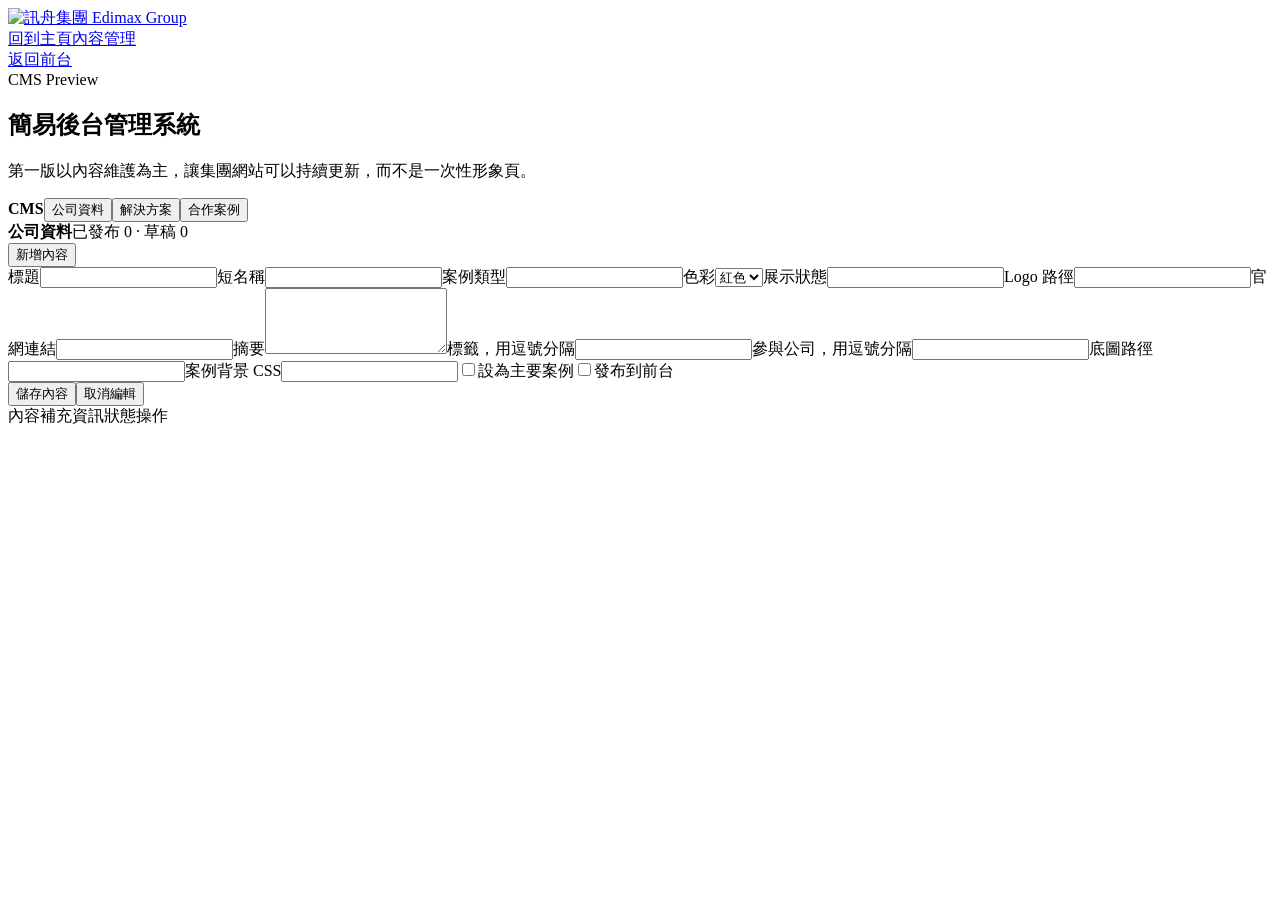
==== admin.html @ c45f66cc "Deploy CMS admin page" ====
<!doctype html><html lang="zh-Hant"><head><meta charset="UTF-8"/><meta name="viewport" content="width=device-width,initial-scale=1.0"/><title>Edimax Group | 後台管理系統</title><link rel="preconnect" href="https://fonts.googleapis.com"/><link rel="preconnect" href="https://fonts.gstatic.com" crossorigin/><link href="https://fonts.googleapis.com/css2?family=Inter:wght@400;500;600;700;800&family=Noto+Sans+TC:wght@400;500;600;700;800&display=swap" rel="stylesheet"/><link rel="stylesheet" href="styles.css"/></head><body><header class="site-header"><a class="brand" href="index.html" aria-label="返回集團網站"><img src="logo/group logo.png" alt="訊舟集團 Edimax Group"/></a><nav class="main-nav" aria-label="後台導覽"><a href="index.html#matrix">回到主頁</a><a href="#admin">內容管理</a></nav><a class="header-action" href="index.html">返回前台</a></header><main><section id="admin" class="section admin-section"><div class="section-heading compact"><span class="eyebrow">CMS Preview</span><h2>簡易後台管理系統</h2><p>第一版以內容維護為主，讓集團網站可以持續更新，而不是一次性形象頁。</p></div><div class="admin-shell"><aside class="admin-menu" aria-label="內容分類"><strong>CMS</strong><button class="active" type="button" data-collection="companies">公司資料</button><button type="button" data-collection="solutions">解決方案</button><button type="button" data-collection="cases">合作案例</button></aside><div class="admin-main"><div class="admin-topbar"><div><strong id="adminTitle">公司資料</strong><span id="adminSummary">已發布 0 · 草稿 0</span></div><button id="newContentButton" type="button">新增內容</button></div><div class="admin-workspace"><form id="contentForm" class="admin-form"><input type="hidden" id="contentId"/><div class="form-grid"><label><span>標題</span><input id="titleInput" type="text" required/></label><label data-field="shortName"><span>短名稱</span><input id="shortNameInput" type="text"/></label><label data-field="type"><span>案例類型</span><input id="typeInput" type="text"/></label><label data-field="accent"><span>色彩</span><select id="accentInput"><option value="red">紅色</option><option value="blue">藍色</option><option value="green">綠色</option><option value="dark">深色</option></select></label><label data-field="displayStatus"><span>展示狀態</span><input id="displayStatusInput" type="text"/></label><label class="wide" data-field="logo"><span>Logo 路徑</span><input id="logoInput" type="text"/></label><label class="wide" data-field="url"><span>官網連結</span><input id="urlInput" type="url"/></label><label class="wide"><span>摘要</span><textarea id="summaryInput" rows="4" required></textarea></label><label class="wide" data-field="tags"><span>標籤，用逗號分隔</span><input id="tagsInput" type="text"/></label><label class="wide" data-field="participants"><span>參與公司，用逗號分隔</span><input id="participantsInput" type="text"/></label><label class="wide" data-field="image"><span>底圖路徑</span><input id="imageInput" type="text"/></label><label class="wide" data-field="background"><span>案例背景 CSS</span><input id="backgroundInput" type="text"/></label><label class="checkbox-line" data-field="featured"><input id="featuredInput" type="checkbox"/><span>設為主要案例</span></label><label class="checkbox-line"><input id="publishedInput" type="checkbox"/><span>發布到前台</span></label></div><div id="formMessage" class="form-message" aria-live="polite"></div><div class="form-actions"><button type="submit">儲存內容</button><button id="cancelEditButton" type="button" class="ghost-button">取消編輯</button></div></form><div class="admin-table" role="table" aria-label="後台內容列表"><div class="admin-row header" role="row"><span>內容</span><span>補充資訊</span><span>狀態</span><span>操作</span></div><div id="contentRows"></div></div></div></div></div></section></main><script src="cms-data.js"></script><script src="cms-store.js"></script><script src="admin-cms.js"></script></body></html>
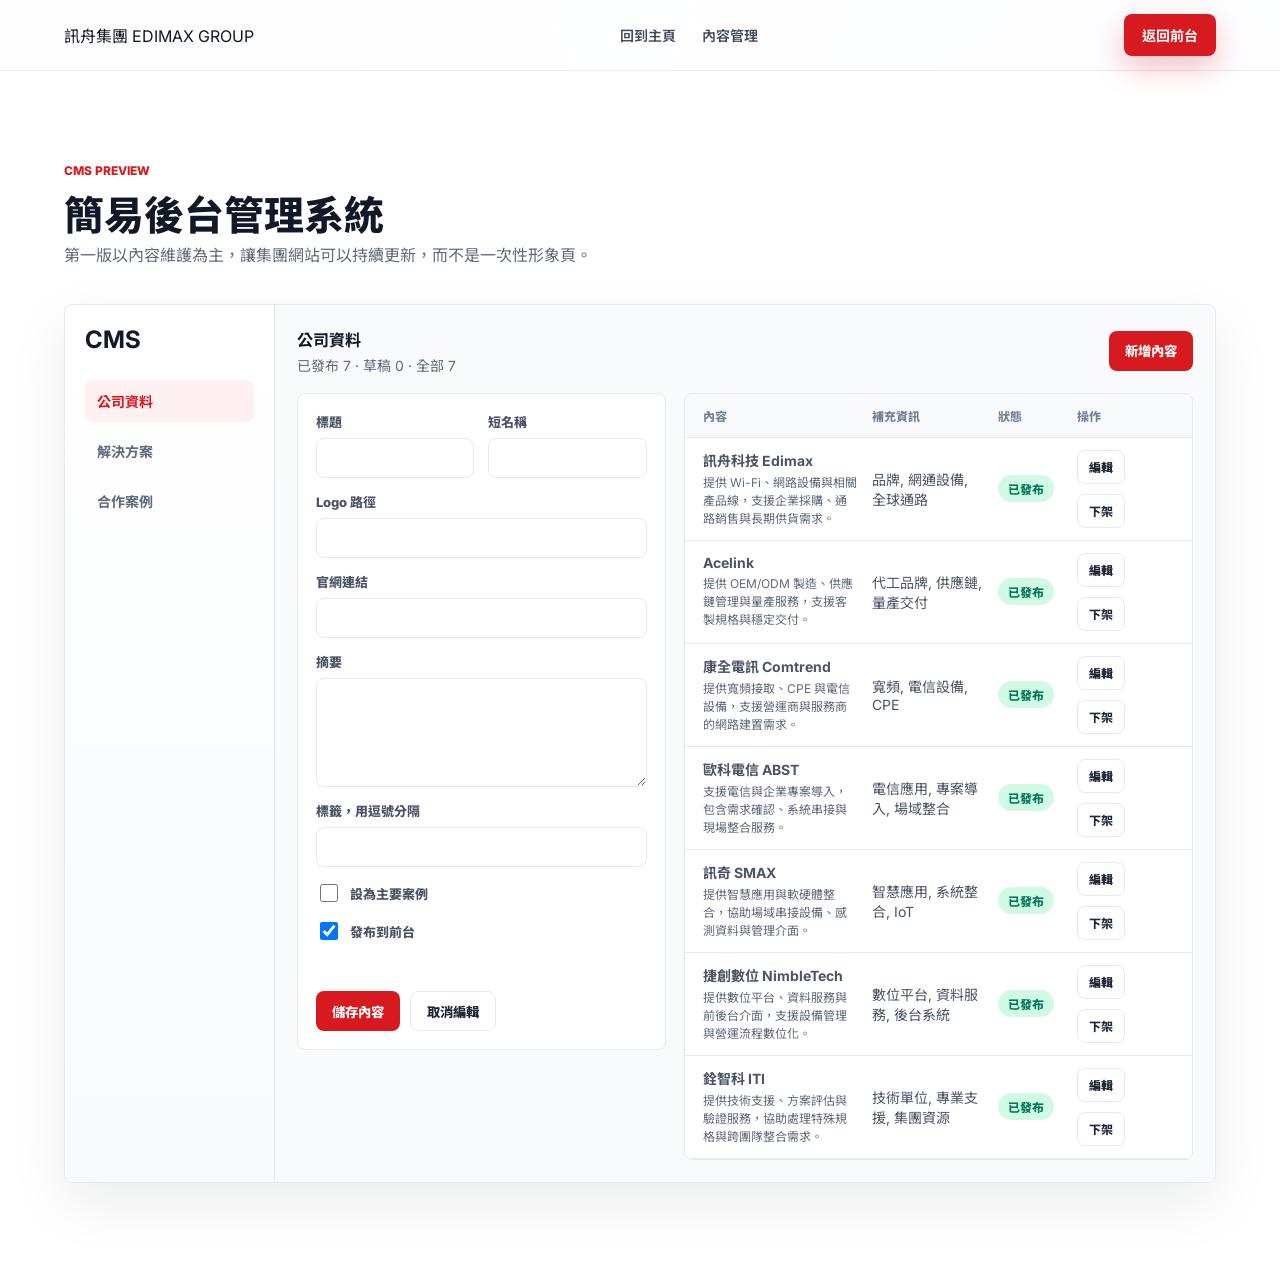
==== commit b0f269da: "Update admin header for static deployment" ====
--- a/admin.html
+++ b/admin.html
@@ -1 +1,137 @@
-<!doctype html><html lang="zh-Hant"><head><meta charset="UTF-8"/><meta name="viewport" content="width=device-width,initial-scale=1.0"/><title>Edimax Group | 後台管理系統</title><link rel="preconnect" href="https://fonts.googleapis.com"/><link rel="preconnect" href="https://fonts.gstatic.com" crossorigin/><link href="https://fonts.googleapis.com/css2?family=Inter:wght@400;500;600;700;800&family=Noto+Sans+TC:wght@400;500;600;700;800&display=swap" rel="stylesheet"/><link rel="stylesheet" href="styles.css"/></head><body><header class="site-header"><a class="brand" href="index.html" aria-label="返回集團網站"><img src="logo/group logo.png" alt="訊舟集團 Edimax Group"/></a><nav class="main-nav" aria-label="後台導覽"><a href="index.html#matrix">回到主頁</a><a href="#admin">內容管理</a></nav><a class="header-action" href="index.html">返回前台</a></header><main><section id="admin" class="section admin-section"><div class="section-heading compact"><span class="eyebrow">CMS Preview</span><h2>簡易後台管理系統</h2><p>第一版以內容維護為主，讓集團網站可以持續更新，而不是一次性形象頁。</p></div><div class="admin-shell"><aside class="admin-menu" aria-label="內容分類"><strong>CMS</strong><button class="active" type="button" data-collection="companies">公司資料</button><button type="button" data-collection="solutions">解決方案</button><button type="button" data-collection="cases">合作案例</button></aside><div class="admin-main"><div class="admin-topbar"><div><strong id="adminTitle">公司資料</strong><span id="adminSummary">已發布 0 · 草稿 0</span></div><button id="newContentButton" type="button">新增內容</button></div><div class="admin-workspace"><form id="contentForm" class="admin-form"><input type="hidden" id="contentId"/><div class="form-grid"><label><span>標題</span><input id="titleInput" type="text" required/></label><label data-field="shortName"><span>短名稱</span><input id="shortNameInput" type="text"/></label><label data-field="type"><span>案例類型</span><input id="typeInput" type="text"/></label><label data-field="accent"><span>色彩</span><select id="accentInput"><option value="red">紅色</option><option value="blue">藍色</option><option value="green">綠色</option><option value="dark">深色</option></select></label><label data-field="displayStatus"><span>展示狀態</span><input id="displayStatusInput" type="text"/></label><label class="wide" data-field="logo"><span>Logo 路徑</span><input id="logoInput" type="text"/></label><label class="wide" data-field="url"><span>官網連結</span><input id="urlInput" type="url"/></label><label class="wide"><span>摘要</span><textarea id="summaryInput" rows="4" required></textarea></label><label class="wide" data-field="tags"><span>標籤，用逗號分隔</span><input id="tagsInput" type="text"/></label><label class="wide" data-field="participants"><span>參與公司，用逗號分隔</span><input id="participantsInput" type="text"/></label><label class="wide" data-field="image"><span>底圖路徑</span><input id="imageInput" type="text"/></label><label class="wide" data-field="background"><span>案例背景 CSS</span><input id="backgroundInput" type="text"/></label><label class="checkbox-line" data-field="featured"><input id="featuredInput" type="checkbox"/><span>設為主要案例</span></label><label class="checkbox-line"><input id="publishedInput" type="checkbox"/><span>發布到前台</span></label></div><div id="formMessage" class="form-message" aria-live="polite"></div><div class="form-actions"><button type="submit">儲存內容</button><button id="cancelEditButton" type="button" class="ghost-button">取消編輯</button></div></form><div class="admin-table" role="table" aria-label="後台內容列表"><div class="admin-row header" role="row"><span>內容</span><span>補充資訊</span><span>狀態</span><span>操作</span></div><div id="contentRows"></div></div></div></div></div></section></main><script src="cms-data.js"></script><script src="cms-store.js"></script><script src="admin-cms.js"></script></body></html>
+<!doctype html>
+<html lang="zh-Hant">
+  <head>
+    <meta charset="UTF-8" />
+    <meta name="viewport" content="width=device-width, initial-scale=1.0" />
+    <title>Edimax Group | 後台管理系統</title>
+    <link rel="preconnect" href="https://fonts.googleapis.com" />
+    <link rel="preconnect" href="https://fonts.gstatic.com" crossorigin />
+    <link
+      href="https://fonts.googleapis.com/css2?family=Inter:wght@400;500;600;700;800&family=Noto+Sans+TC:wght@400;500;600;700;800&display=swap"
+      rel="stylesheet"
+    />
+    <link rel="stylesheet" href="styles.css" />
+  </head>
+  <body>
+    <header class="site-header">
+      <a class="brand" href="index.html" aria-label="返回集團網站">
+        <span class="brand-mark">訊舟集團</span>
+        <span class="brand-submark">EDIMAX GROUP</span>
+      </a>
+      <nav class="main-nav" aria-label="後台導覽">
+        <a href="index.html#matrix">回到主頁</a>
+        <a href="#admin">內容管理</a>
+      </nav>
+      <a class="header-action" href="index.html">返回前台</a>
+    </header>
+
+    <main>
+      <section id="admin" class="section admin-section">
+        <div class="section-heading compact">
+          <span class="eyebrow">CMS Preview</span>
+          <h2>簡易後台管理系統</h2>
+          <p>第一版以內容維護為主，讓集團網站可以持續更新，而不是一次性形象頁。</p>
+        </div>
+        <div class="admin-shell">
+          <aside class="admin-menu" aria-label="內容分類">
+            <strong>CMS</strong>
+            <button class="active" type="button" data-collection="companies">公司資料</button>
+            <button type="button" data-collection="solutions">解決方案</button>
+            <button type="button" data-collection="cases">合作案例</button>
+          </aside>
+          <div class="admin-main">
+            <div class="admin-topbar">
+              <div>
+                <strong id="adminTitle">公司資料</strong>
+                <span id="adminSummary">已發布 0 · 草稿 0</span>
+              </div>
+              <button id="newContentButton" type="button">新增內容</button>
+            </div>
+            <div class="admin-workspace">
+              <form id="contentForm" class="admin-form">
+                <input type="hidden" id="contentId" />
+                <div class="form-grid">
+                  <label>
+                    <span>標題</span>
+                    <input id="titleInput" type="text" required />
+                  </label>
+                  <label data-field="shortName">
+                    <span>短名稱</span>
+                    <input id="shortNameInput" type="text" />
+                  </label>
+                  <label data-field="type">
+                    <span>案例類型</span>
+                    <input id="typeInput" type="text" />
+                  </label>
+                  <label data-field="accent">
+                    <span>色彩</span>
+                    <select id="accentInput">
+                      <option value="red">紅色</option>
+                      <option value="blue">藍色</option>
+                      <option value="green">綠色</option>
+                      <option value="dark">深色</option>
+                    </select>
+                  </label>
+                  <label data-field="displayStatus">
+                    <span>展示狀態</span>
+                    <input id="displayStatusInput" type="text" />
+                  </label>
+                  <label class="wide" data-field="logo">
+                    <span>Logo 路徑</span>
+                    <input id="logoInput" type="text" />
+                  </label>
+                  <label class="wide" data-field="url">
+                    <span>官網連結</span>
+                    <input id="urlInput" type="url" />
+                  </label>
+                  <label class="wide">
+                    <span>摘要</span>
+                    <textarea id="summaryInput" rows="4" required></textarea>
+                  </label>
+                  <label class="wide" data-field="tags">
+                    <span>標籤，用逗號分隔</span>
+                    <input id="tagsInput" type="text" />
+                  </label>
+                  <label class="wide" data-field="participants">
+                    <span>參與公司，用逗號分隔</span>
+                    <input id="participantsInput" type="text" />
+                  </label>
+                  <label class="wide" data-field="image">
+                    <span>底圖路徑</span>
+                    <input id="imageInput" type="text" />
+                  </label>
+                  <label class="wide" data-field="background">
+                    <span>案例背景 CSS</span>
+                    <input id="backgroundInput" type="text" />
+                  </label>
+                  <label class="checkbox-line" data-field="featured">
+                    <input id="featuredInput" type="checkbox" />
+                    <span>設為主要案例</span>
+                  </label>
+                  <label class="checkbox-line">
+                    <input id="publishedInput" type="checkbox" />
+                    <span>發布到前台</span>
+                  </label>
+                </div>
+                <div id="formMessage" class="form-message" aria-live="polite"></div>
+                <div class="form-actions">
+                  <button type="submit">儲存內容</button>
+                  <button id="cancelEditButton" type="button" class="ghost-button">取消編輯</button>
+                </div>
+              </form>
+              <div class="admin-table" role="table" aria-label="後台內容列表">
+                <div class="admin-row header" role="row">
+                  <span>內容</span><span>補充資訊</span><span>狀態</span><span>操作</span>
+                </div>
+                <div id="contentRows"></div>
+              </div>
+            </div>
+          </div>
+        </div>
+      </section>
+    </main>
+    <script src="cms-data.js"></script>
+    <script src="cms-store.js"></script>
+    <script src="admin-cms.js"></script>
+  </body>
+</html>
--- a/styles.css
+++ b/styles.css
@@ -0,0 +1 @@
+:root{--brand-red:#d71920;--brand-red-dark:#a40f18;--ink:#111827;--muted:#5f6b7a;--line:#e5e9f0;--soft:#f5f7fa;--blue:#1d4ed8;--green:#10b981;--panel:#fff;--deep:#1f2937;--shadow:0 20px 60px rgba(17,24,39,.08);--grid-line:rgba(29,78,216,.055);--hero-image:linear-gradient(135deg,#eff6ff,#fff)}*{box-sizing:border-box}html{scroll-behavior:smooth}body{margin:0;color:var(--ink);background:linear-gradient(var(--grid-line) 1px,transparent 1px),linear-gradient(90deg,var(--grid-line) 1px,transparent 1px),radial-gradient(circle at 10% 10%,rgba(215,25,32,.08),transparent 30%),radial-gradient(circle at 88% 18%,rgba(29,78,216,.1),transparent 34%),#f7f9fc;background-size:42px 42px,42px 42px,auto,auto,auto;font-family:Inter,"Noto Sans TC",sans-serif;letter-spacing:0}a{color:inherit;text-decoration:none}.site-header{position:sticky;top:0;z-index:20;display:grid;grid-template-columns:auto 1fr auto;gap:28px;align-items:center;padding:14px clamp(20px,5vw,72px);border-bottom:1px solid rgba(229,233,240,.9);background:rgba(255,255,255,.88);backdrop-filter:blur(18px)}.brand img{display:block;width:180px;height:54px;object-fit:contain;object-position:left center}.main-nav{display:flex;justify-content:center;gap:26px;font-size:14px;font-weight:600;color:#3f4b5c}.main-nav a{padding:8px 0}.main-nav a:hover{color:var(--brand-red)}.header-action,.primary-button,.secondary-button{display:inline-flex;align-items:center;justify-content:center;min-height:42px;padding:0 18px;border-radius:8px;font-weight:700;font-size:14px;white-space:nowrap}.header-action,.primary-button{color:#fff;background:var(--brand-red);box-shadow:0 12px 30px rgba(215,25,32,.26)}.secondary-button{color:var(--deep);border:1px solid var(--line);background:#fff}.secret-admin-link{position:fixed;right:14px;bottom:14px;z-index:30;width:10px;height:10px;border-radius:50%;background:rgba(95,107,122,.24);opacity:.45}.secret-admin-link:hover,.secret-admin-link:focus-visible{background:var(--brand-red);opacity:1;transform:scale(1.7)}.hero{position:relative;isolation:isolate;overflow:hidden;display:grid;grid-template-columns:minmax(0,1fr);align-items:center;min-height:calc(92vh - 84px);padding:clamp(50px,7vw,88px) clamp(20px,5vw,72px) 48px;background:linear-gradient(90deg,rgba(247,250,255,.98) 0%,rgba(247,250,255,.94) 46%,rgba(247,250,255,.78) 72%,rgba(247,250,255,.66) 100%),linear-gradient(180deg,rgba(255,255,255,.84) 0%,rgba(238,246,255,.78) 100%),var(--hero-image);background-position:center;background-size:cover}.hero-copy{max-width:760px}.eyebrow{display:inline-flex;margin-bottom:14px;color:var(--brand-red);font-size:12px;font-weight:800;text-transform:uppercase}h1,h2,h3,p{margin-top:0}h1{max-width:760px;margin-bottom:20px;font-size:clamp(36px,4.8vw,58px);line-height:1.16;font-weight:800}.hero p{max-width:660px;margin-bottom:28px;color:var(--muted);font-size:18px;line-height:1.78}.hero-actions{display:flex;flex-wrap:wrap;gap:12px}.section{padding:88px clamp(20px,5vw,72px)}.section.muted{background:linear-gradient(135deg,rgba(255,255,255,.72),rgba(238,244,255,.8)),var(--soft)}.section-heading{margin-bottom:34px}.section-heading.compact{max-width:760px}.section-heading h2{margin-bottom:0;font-size:clamp(28px,3.2vw,40px);line-height:1.22;font-weight:800}.section-heading p{margin-bottom:0;color:var(--muted);font-size:16px;line-height:1.8}.matrix-grid{display:grid;grid-template-columns:repeat(3,minmax(0,1fr));gap:16px}.company-card,.solution-card,.case-card{border:1px solid var(--line);border-radius:8px;background:var(--panel)}.company-card{min-height:265px;padding:24px}.company-index{display:block;margin-bottom:28px;color:var(--brand-red);font-weight:800}.company-card h3{margin-bottom:12px;font-size:22px}.company-card p{min-height:84px;color:var(--muted);line-height:1.7}.tag-row{display:flex;flex-wrap:wrap;gap:8px}.tag-row span{padding:6px 10px;border-radius:999px;color:#394457;background:#eef2f7;font-size:12px;font-weight:700}.solution-grid{display:grid;grid-template-columns:repeat(4,minmax(0,1fr));gap:16px;margin-top:32px}.solution-card{position:relative;isolation:isolate;overflow:hidden;min-height:300px;padding:24px;color:#fff;background:linear-gradient(180deg,rgba(8,13,22,.62),rgba(8,13,22,.84)),var(--solution-image,linear-gradient(135deg,#111827,#374151));background-position:center;background-size:cover;box-shadow:0 18px 44px rgba(17,24,39,.1)}.solution-card::after{position:absolute;inset:0;z-index:-1;background:linear-gradient(135deg,rgba(0,0,0,.36),transparent 58%);content:""}.solution-card>*{position:relative;z-index:1}.solution-icon{display:inline-flex;align-items:center;justify-content:center;width:44px;height:44px;margin-bottom:32px;border-radius:8px;color:#fff;background:var(--brand-red);font-weight:800}.solution-icon.blue{background:var(--blue)}.solution-icon.green{background:var(--green)}.solution-icon.dark{background:var(--deep)}.solution-card h3{min-height:58px;margin-bottom:12px;font-size:21px;line-height:1.35}.solution-card p{color:rgba(255,255,255,.82);line-height:1.75}.participants{margin-top:20px;padding-top:16px;border-top:1px solid rgba(255,255,255,.22);color:#fff;font-size:13px;font-weight:800}.case-layout{display:grid;grid-template-columns:1.2fr .8fr;gap:16px;margin-top:32px}.case-card{position:relative;overflow:hidden;min-height:220px;padding:24px;background:#fff}.case-card.large{min-height:360px;border-color:rgba(29,78,216,.16)}.case-with-bg::before{position:absolute;inset:0;background:linear-gradient(135deg,rgba(255,255,255,.9),rgba(255,255,255,.76)),var(--case-image,linear-gradient(135deg,#fff,#eef4ff));background-position:center;background-size:cover;content:""}.case-with-bg::after{position:absolute;inset:0;background:radial-gradient(circle at 90% 12%,rgba(29,78,216,.12),transparent 30%),radial-gradient(circle at 8% 100%,rgba(215,25,32,.08),transparent 34%);content:""}.case-content{position:relative;z-index:1}.case-type{display:inline-flex;margin-bottom:36px;color:var(--brand-red);font-size:13px;font-weight:800}.case-card h3{margin-bottom:14px;font-size:24px;line-height:1.28}.case-card p,.large .case-meta{color:var(--muted);line-height:1.8}.case-meta{display:grid;gap:8px;margin-top:56px;font-size:14px;font-weight:700}.case-stack{display:grid;gap:16px}.company-links{display:grid;grid-template-columns:repeat(4,minmax(0,1fr));gap:12px;margin-top:30px}.company-links>a,.company-links>span{display:flex;flex-direction:column;align-items:center;justify-content:center;gap:12px;min-height:132px;padding:18px 12px;border:1px solid var(--line);border-radius:8px;background:#fff}.company-links a:hover{border-color:rgba(215,25,32,.35);box-shadow:0 16px 42px rgba(17,24,39,.08)}.company-links small{color:var(--muted);font-size:13px;font-weight:700;text-align:center}.brand-logo{display:block;width:min(180px,82%);height:48px;object-fit:contain}.logo-iti{height:56px}.admin-section{background:#fff}.admin-shell{display:grid;grid-template-columns:210px 1fr;overflow:hidden;margin-top:30px;border:1px solid var(--line);border-radius:8px;box-shadow:var(--shadow)}.admin-menu{display:grid;align-content:start;gap:8px;padding:20px;border-right:1px solid var(--line);background:linear-gradient(180deg,#fff,#f8fafc)}.admin-menu strong{margin-bottom:18px;font-size:24px}.admin-menu button{padding:11px 12px;border:0;border-radius:8px;color:#5f6b7a;background:transparent;font-family:inherit;font-size:14px;font-weight:700;text-align:left;cursor:pointer}.admin-menu button.active{color:var(--brand-red);background:#fff1f2}.admin-main{min-width:0;padding:22px;background:#f8fafc}.admin-topbar{display:flex;justify-content:space-between;gap:14px;align-items:center;margin-bottom:18px}.admin-topbar strong,.admin-topbar span{display:block}.admin-topbar span{margin-top:4px;color:var(--muted);font-size:14px}.admin-topbar button,.form-actions button,.row-actions button{min-height:40px;padding:0 16px;border:0;border-radius:8px;color:#fff;background:var(--brand-red);font-family:inherit;font-weight:800;cursor:pointer}.admin-workspace{display:grid;grid-template-columns:minmax(290px,.42fr) minmax(0,.58fr);gap:18px;align-items:start}.admin-form{padding:18px;border:1px solid var(--line);border-radius:8px;background:#fff}.form-grid{display:grid;grid-template-columns:repeat(2,minmax(0,1fr));gap:14px}.form-grid label{display:grid;gap:7px;color:#4b5565;font-size:13px;font-weight:800}.form-grid label[hidden]{display:none}.form-grid .wide{grid-column:1/-1}.form-grid input,.form-grid select,.form-grid textarea{width:100%;min-height:40px;padding:9px 11px;border:1px solid var(--line);border-radius:8px;color:var(--ink);background:#fff;font:inherit;font-size:14px}.form-grid textarea{resize:vertical;line-height:1.6}.checkbox-line{display:flex!important;grid-column:1/-1;align-items:center;gap:9px!important}.checkbox-line input{width:18px;min-height:18px}.form-message{min-height:22px;margin-top:12px;color:var(--muted);font-size:13px;font-weight:700}.form-message[data-type=success]{color:#047857}.form-message[data-type=error]{color:var(--brand-red)}.form-actions,.row-actions{display:flex;flex-wrap:wrap;gap:10px;margin-top:14px}.form-actions .ghost-button,.row-actions button{color:var(--deep);border:1px solid var(--line);background:#fff}.admin-table{overflow:hidden;border:1px solid var(--line);border-radius:8px;background:#fff}.admin-row{display:grid;grid-template-columns:1.25fr .9fr .52fr .78fr;gap:14px;align-items:center;min-height:64px;padding:12px 18px;border-bottom:1px solid var(--line);color:#4b5565;font-size:14px}.admin-row strong,.admin-row small{display:block}.admin-row small{overflow:hidden;margin-top:4px;color:var(--muted);font-size:12px;line-height:1.5}.admin-row.header{min-height:44px;color:#748094;background:#f8fafc;font-size:12px;font-weight:800}.status{display:inline-flex;justify-content:center;width:fit-content;padding:5px 10px;border-radius:999px;font-size:12px;font-weight:800}.status.published{color:#047857;background:#d1fae5}.status.draft{color:#92400e;background:#fef3c7}.row-actions{margin-top:0}.row-actions button{min-height:34px;padding:0 11px;font-size:12px}.empty-state{padding:24px;border:1px dashed var(--line);border-radius:8px;color:var(--muted);background:#fff;font-weight:700}.contact-band{display:flex;justify-content:space-between;gap:24px;align-items:center;padding:54px clamp(20px,5vw,72px);border-top:1px solid var(--line);background:linear-gradient(135deg,#fff,#eef4ff)}.contact-band h2{max-width:780px;margin-bottom:0;font-size:clamp(26px,3.2vw,38px);line-height:1.25}@media(max-width:1100px){.site-header{grid-template-columns:1fr auto}.main-nav{display:none}.hero,.case-layout{grid-template-columns:1fr}.solution-grid,.matrix-grid{grid-template-columns:repeat(2,minmax(0,1fr))}.company-links{grid-template-columns:repeat(2,minmax(0,1fr))}}@media(max-width:720px){.site-header{position:static;padding:12px 16px}.brand img{width:148px;height:45px}.header-action{min-height:38px;padding:0 12px;font-size:12px}.hero{min-height:auto;padding:44px 16px 34px}h1{font-size:34px}.hero p{font-size:16px}.solution-grid,.matrix-grid,.company-links,.admin-shell,.admin-row,.admin-workspace,.form-grid{grid-template-columns:1fr}.company-card,.solution-card{min-height:auto}.section{padding:62px 16px}.company-card p,.solution-card h3{min-height:0}.admin-menu{grid-template-columns:repeat(2,minmax(0,1fr))}.admin-menu strong{grid-column:1/-1}.admin-row{align-items:start;padding:14px}.admin-row.header{display:none}.contact-band{display:grid;padding:44px 16px}}
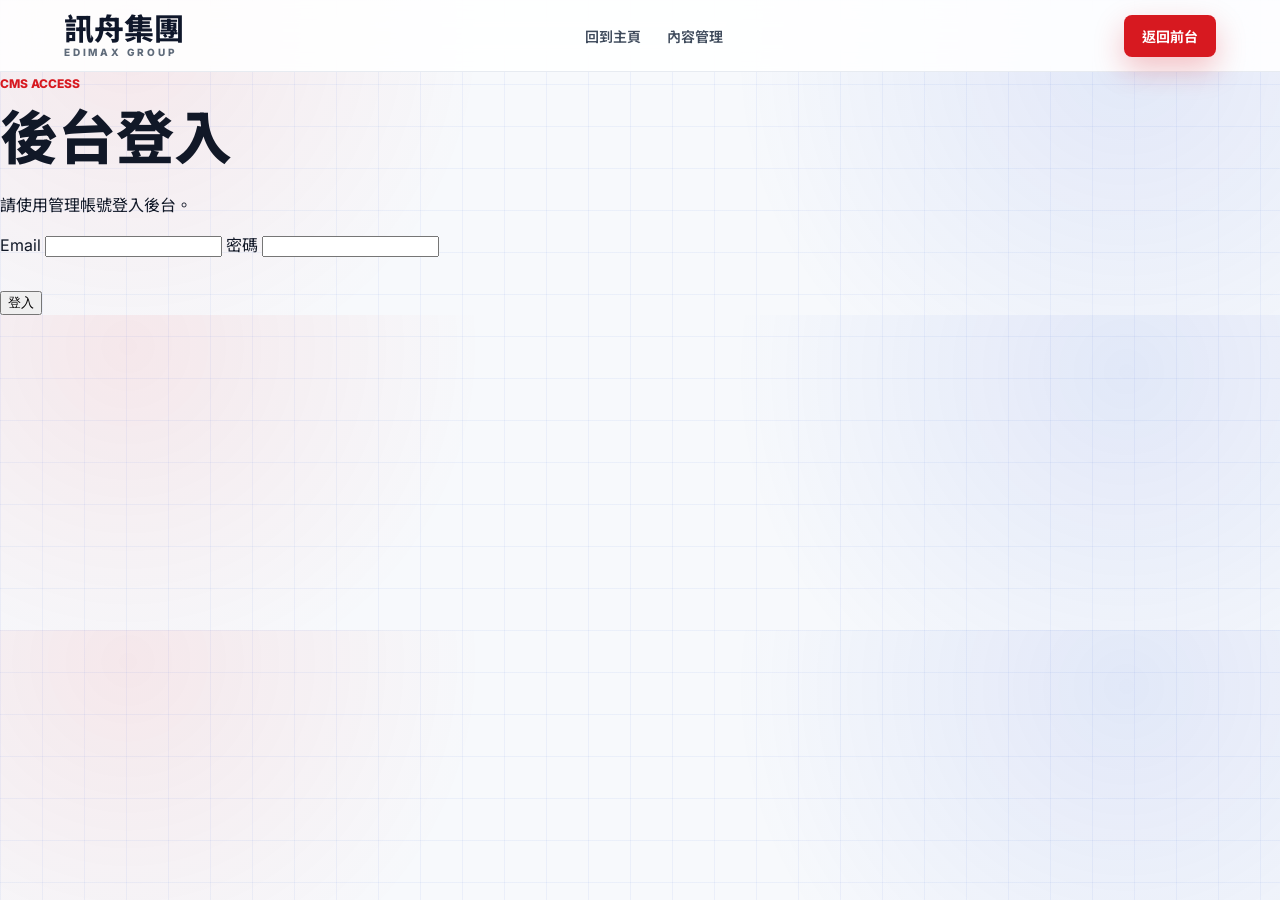
==== commit be55c80b: "Add CMS login gate and contact email management UI" ====
--- a/admin.html
+++ b/admin.html
@@ -26,6 +26,29 @@
     </header>
 
     <main>
+      <section id="authGate" class="auth-section">
+        <form id="authForm" class="auth-card">
+          <span class="eyebrow">CMS Access</span>
+          <h1 id="authTitle">後台登入</h1>
+          <p id="authDescription">請使用管理帳號登入後台。</p>
+          <label id="authNameField" hidden>
+            <span>管理員名稱</span>
+            <input id="authNameInput" type="text" autocomplete="name" />
+          </label>
+          <label>
+            <span>Email</span>
+            <input id="authEmailInput" type="email" autocomplete="username" required />
+          </label>
+          <label>
+            <span>密碼</span>
+            <input id="authPasswordInput" type="password" autocomplete="current-password" minlength="8" required />
+          </label>
+          <div id="authMessage" class="form-message" aria-live="polite"></div>
+          <button id="authSubmitButton" type="submit">登入</button>
+        </form>
+      </section>
+
+      <section id="adminApp" hidden>
       <section id="admin" class="section admin-section">
         <div class="section-heading compact">
           <span class="eyebrow">CMS Preview</span>
@@ -38,6 +61,7 @@
             <button class="active" type="button" data-collection="companies">公司資料</button>
             <button type="button" data-collection="solutions">解決方案</button>
             <button type="button" data-collection="cases">合作案例</button>
+            <button type="button" data-collection="contacts">聯絡我們</button>
           </aside>
           <div class="admin-main">
             <div class="admin-topbar">
@@ -45,7 +69,12 @@
                 <strong id="adminTitle">公司資料</strong>
                 <span id="adminSummary">已發布 0 · 草稿 0</span>
               </div>
-              <button id="newContentButton" type="button">新增內容</button>
+              <div class="admin-account-actions">
+                <span id="currentUserLabel"></span>
+                <button id="manageUsersButton" type="button" class="ghost-button">帳號管理</button>
+                <button id="logoutButton" type="button" class="ghost-button">登出</button>
+                <button id="newContentButton" type="button">新增內容</button>
+              </div>
             </div>
             <div class="admin-workspace">
               <form id="contentForm" class="admin-form">
@@ -76,6 +105,14 @@
                     <span>展示狀態</span>
                     <input id="displayStatusInput" type="text" />
                   </label>
+                  <label data-field="email">
+                    <span>Email</span>
+                    <input id="emailInput" type="email" />
+                  </label>
+                  <label data-field="department">
+                    <span>部門／用途</span>
+                    <input id="departmentInput" type="text" />
+                  </label>
                   <label class="wide" data-field="logo">
                     <span>Logo 路徑</span>
                     <input id="logoInput" type="text" />
@@ -85,7 +122,7 @@
                     <input id="urlInput" type="url" />
                   </label>
                   <label class="wide">
-                    <span>摘要</span>
+                    <span id="summaryLabel">摘要</span>
                     <textarea id="summaryInput" rows="4" required></textarea>
                   </label>
                   <label class="wide" data-field="tags">
@@ -110,7 +147,7 @@
                   </label>
                   <label class="checkbox-line">
                     <input id="publishedInput" type="checkbox" />
-                    <span>發布到前台</span>
+                    <span id="publishedLabel">發布到前台</span>
                   </label>
                 </div>
                 <div id="formMessage" class="form-message" aria-live="polite"></div>
@@ -129,9 +166,46 @@
           </div>
         </div>
       </section>
+      </section>
+
+      <dialog id="accountDialog" class="account-dialog">
+        <div class="dialog-heading">
+          <div>
+            <span class="eyebrow">Access Control</span>
+            <h2>帳號與權限</h2>
+          </div>
+          <button id="closeAccountDialogButton" type="button" class="icon-button" aria-label="關閉">×</button>
+        </div>
+        <form id="accountForm" class="account-form">
+          <label>
+            <span>使用者名稱</span>
+            <input id="accountNameInput" type="text" required />
+          </label>
+          <label>
+            <span>Email</span>
+            <input id="accountEmailInput" type="email" required />
+          </label>
+          <label>
+            <span>密碼</span>
+            <input id="accountPasswordInput" type="password" minlength="8" required />
+          </label>
+          <label>
+            <span>角色</span>
+            <select id="accountRoleInput">
+              <option value="editor">編輯者</option>
+              <option value="admin">管理員</option>
+            </select>
+          </label>
+          <div id="accountMessage" class="form-message" aria-live="polite"></div>
+          <button type="submit">建立帳號</button>
+        </form>
+        <div id="accountRows" class="account-rows"></div>
+      </dialog>
     </main>
     <script src="cms-data.js"></script>
+    <script src="cms-contacts-data.js"></script>
     <script src="cms-store.js"></script>
+    <script src="admin-auth.js"></script>
     <script src="admin-cms.js"></script>
   </body>
 </html>
--- a/styles.css
+++ b/styles.css
@@ -1 +1,941 @@
-:root{--brand-red:#d71920;--brand-red-dark:#a40f18;--ink:#111827;--muted:#5f6b7a;--line:#e5e9f0;--soft:#f5f7fa;--blue:#1d4ed8;--green:#10b981;--panel:#fff;--deep:#1f2937;--shadow:0 20px 60px rgba(17,24,39,.08);--grid-line:rgba(29,78,216,.055);--hero-image:linear-gradient(135deg,#eff6ff,#fff)}*{box-sizing:border-box}html{scroll-behavior:smooth}body{margin:0;color:var(--ink);background:linear-gradient(var(--grid-line) 1px,transparent 1px),linear-gradient(90deg,var(--grid-line) 1px,transparent 1px),radial-gradient(circle at 10% 10%,rgba(215,25,32,.08),transparent 30%),radial-gradient(circle at 88% 18%,rgba(29,78,216,.1),transparent 34%),#f7f9fc;background-size:42px 42px,42px 42px,auto,auto,auto;font-family:Inter,"Noto Sans TC",sans-serif;letter-spacing:0}a{color:inherit;text-decoration:none}.site-header{position:sticky;top:0;z-index:20;display:grid;grid-template-columns:auto 1fr auto;gap:28px;align-items:center;padding:14px clamp(20px,5vw,72px);border-bottom:1px solid rgba(229,233,240,.9);background:rgba(255,255,255,.88);backdrop-filter:blur(18px)}.brand img{display:block;width:180px;height:54px;object-fit:contain;object-position:left center}.main-nav{display:flex;justify-content:center;gap:26px;font-size:14px;font-weight:600;color:#3f4b5c}.main-nav a{padding:8px 0}.main-nav a:hover{color:var(--brand-red)}.header-action,.primary-button,.secondary-button{display:inline-flex;align-items:center;justify-content:center;min-height:42px;padding:0 18px;border-radius:8px;font-weight:700;font-size:14px;white-space:nowrap}.header-action,.primary-button{color:#fff;background:var(--brand-red);box-shadow:0 12px 30px rgba(215,25,32,.26)}.secondary-button{color:var(--deep);border:1px solid var(--line);background:#fff}.secret-admin-link{position:fixed;right:14px;bottom:14px;z-index:30;width:10px;height:10px;border-radius:50%;background:rgba(95,107,122,.24);opacity:.45}.secret-admin-link:hover,.secret-admin-link:focus-visible{background:var(--brand-red);opacity:1;transform:scale(1.7)}.hero{position:relative;isolation:isolate;overflow:hidden;display:grid;grid-template-columns:minmax(0,1fr);align-items:center;min-height:calc(92vh - 84px);padding:clamp(50px,7vw,88px) clamp(20px,5vw,72px) 48px;background:linear-gradient(90deg,rgba(247,250,255,.98) 0%,rgba(247,250,255,.94) 46%,rgba(247,250,255,.78) 72%,rgba(247,250,255,.66) 100%),linear-gradient(180deg,rgba(255,255,255,.84) 0%,rgba(238,246,255,.78) 100%),var(--hero-image);background-position:center;background-size:cover}.hero-copy{max-width:760px}.eyebrow{display:inline-flex;margin-bottom:14px;color:var(--brand-red);font-size:12px;font-weight:800;text-transform:uppercase}h1,h2,h3,p{margin-top:0}h1{max-width:760px;margin-bottom:20px;font-size:clamp(36px,4.8vw,58px);line-height:1.16;font-weight:800}.hero p{max-width:660px;margin-bottom:28px;color:var(--muted);font-size:18px;line-height:1.78}.hero-actions{display:flex;flex-wrap:wrap;gap:12px}.section{padding:88px clamp(20px,5vw,72px)}.section.muted{background:linear-gradient(135deg,rgba(255,255,255,.72),rgba(238,244,255,.8)),var(--soft)}.section-heading{margin-bottom:34px}.section-heading.compact{max-width:760px}.section-heading h2{margin-bottom:0;font-size:clamp(28px,3.2vw,40px);line-height:1.22;font-weight:800}.section-heading p{margin-bottom:0;color:var(--muted);font-size:16px;line-height:1.8}.matrix-grid{display:grid;grid-template-columns:repeat(3,minmax(0,1fr));gap:16px}.company-card,.solution-card,.case-card{border:1px solid var(--line);border-radius:8px;background:var(--panel)}.company-card{min-height:265px;padding:24px}.company-index{display:block;margin-bottom:28px;color:var(--brand-red);font-weight:800}.company-card h3{margin-bottom:12px;font-size:22px}.company-card p{min-height:84px;color:var(--muted);line-height:1.7}.tag-row{display:flex;flex-wrap:wrap;gap:8px}.tag-row span{padding:6px 10px;border-radius:999px;color:#394457;background:#eef2f7;font-size:12px;font-weight:700}.solution-grid{display:grid;grid-template-columns:repeat(4,minmax(0,1fr));gap:16px;margin-top:32px}.solution-card{position:relative;isolation:isolate;overflow:hidden;min-height:300px;padding:24px;color:#fff;background:linear-gradient(180deg,rgba(8,13,22,.62),rgba(8,13,22,.84)),var(--solution-image,linear-gradient(135deg,#111827,#374151));background-position:center;background-size:cover;box-shadow:0 18px 44px rgba(17,24,39,.1)}.solution-card::after{position:absolute;inset:0;z-index:-1;background:linear-gradient(135deg,rgba(0,0,0,.36),transparent 58%);content:""}.solution-card>*{position:relative;z-index:1}.solution-icon{display:inline-flex;align-items:center;justify-content:center;width:44px;height:44px;margin-bottom:32px;border-radius:8px;color:#fff;background:var(--brand-red);font-weight:800}.solution-icon.blue{background:var(--blue)}.solution-icon.green{background:var(--green)}.solution-icon.dark{background:var(--deep)}.solution-card h3{min-height:58px;margin-bottom:12px;font-size:21px;line-height:1.35}.solution-card p{color:rgba(255,255,255,.82);line-height:1.75}.participants{margin-top:20px;padding-top:16px;border-top:1px solid rgba(255,255,255,.22);color:#fff;font-size:13px;font-weight:800}.case-layout{display:grid;grid-template-columns:1.2fr .8fr;gap:16px;margin-top:32px}.case-card{position:relative;overflow:hidden;min-height:220px;padding:24px;background:#fff}.case-card.large{min-height:360px;border-color:rgba(29,78,216,.16)}.case-with-bg::before{position:absolute;inset:0;background:linear-gradient(135deg,rgba(255,255,255,.9),rgba(255,255,255,.76)),var(--case-image,linear-gradient(135deg,#fff,#eef4ff));background-position:center;background-size:cover;content:""}.case-with-bg::after{position:absolute;inset:0;background:radial-gradient(circle at 90% 12%,rgba(29,78,216,.12),transparent 30%),radial-gradient(circle at 8% 100%,rgba(215,25,32,.08),transparent 34%);content:""}.case-content{position:relative;z-index:1}.case-type{display:inline-flex;margin-bottom:36px;color:var(--brand-red);font-size:13px;font-weight:800}.case-card h3{margin-bottom:14px;font-size:24px;line-height:1.28}.case-card p,.large .case-meta{color:var(--muted);line-height:1.8}.case-meta{display:grid;gap:8px;margin-top:56px;font-size:14px;font-weight:700}.case-stack{display:grid;gap:16px}.company-links{display:grid;grid-template-columns:repeat(4,minmax(0,1fr));gap:12px;margin-top:30px}.company-links>a,.company-links>span{display:flex;flex-direction:column;align-items:center;justify-content:center;gap:12px;min-height:132px;padding:18px 12px;border:1px solid var(--line);border-radius:8px;background:#fff}.company-links a:hover{border-color:rgba(215,25,32,.35);box-shadow:0 16px 42px rgba(17,24,39,.08)}.company-links small{color:var(--muted);font-size:13px;font-weight:700;text-align:center}.brand-logo{display:block;width:min(180px,82%);height:48px;object-fit:contain}.logo-iti{height:56px}.admin-section{background:#fff}.admin-shell{display:grid;grid-template-columns:210px 1fr;overflow:hidden;margin-top:30px;border:1px solid var(--line);border-radius:8px;box-shadow:var(--shadow)}.admin-menu{display:grid;align-content:start;gap:8px;padding:20px;border-right:1px solid var(--line);background:linear-gradient(180deg,#fff,#f8fafc)}.admin-menu strong{margin-bottom:18px;font-size:24px}.admin-menu button{padding:11px 12px;border:0;border-radius:8px;color:#5f6b7a;background:transparent;font-family:inherit;font-size:14px;font-weight:700;text-align:left;cursor:pointer}.admin-menu button.active{color:var(--brand-red);background:#fff1f2}.admin-main{min-width:0;padding:22px;background:#f8fafc}.admin-topbar{display:flex;justify-content:space-between;gap:14px;align-items:center;margin-bottom:18px}.admin-topbar strong,.admin-topbar span{display:block}.admin-topbar span{margin-top:4px;color:var(--muted);font-size:14px}.admin-topbar button,.form-actions button,.row-actions button{min-height:40px;padding:0 16px;border:0;border-radius:8px;color:#fff;background:var(--brand-red);font-family:inherit;font-weight:800;cursor:pointer}.admin-workspace{display:grid;grid-template-columns:minmax(290px,.42fr) minmax(0,.58fr);gap:18px;align-items:start}.admin-form{padding:18px;border:1px solid var(--line);border-radius:8px;background:#fff}.form-grid{display:grid;grid-template-columns:repeat(2,minmax(0,1fr));gap:14px}.form-grid label{display:grid;gap:7px;color:#4b5565;font-size:13px;font-weight:800}.form-grid label[hidden]{display:none}.form-grid .wide{grid-column:1/-1}.form-grid input,.form-grid select,.form-grid textarea{width:100%;min-height:40px;padding:9px 11px;border:1px solid var(--line);border-radius:8px;color:var(--ink);background:#fff;font:inherit;font-size:14px}.form-grid textarea{resize:vertical;line-height:1.6}.checkbox-line{display:flex!important;grid-column:1/-1;align-items:center;gap:9px!important}.checkbox-line input{width:18px;min-height:18px}.form-message{min-height:22px;margin-top:12px;color:var(--muted);font-size:13px;font-weight:700}.form-message[data-type=success]{color:#047857}.form-message[data-type=error]{color:var(--brand-red)}.form-actions,.row-actions{display:flex;flex-wrap:wrap;gap:10px;margin-top:14px}.form-actions .ghost-button,.row-actions button{color:var(--deep);border:1px solid var(--line);background:#fff}.admin-table{overflow:hidden;border:1px solid var(--line);border-radius:8px;background:#fff}.admin-row{display:grid;grid-template-columns:1.25fr .9fr .52fr .78fr;gap:14px;align-items:center;min-height:64px;padding:12px 18px;border-bottom:1px solid var(--line);color:#4b5565;font-size:14px}.admin-row strong,.admin-row small{display:block}.admin-row small{overflow:hidden;margin-top:4px;color:var(--muted);font-size:12px;line-height:1.5}.admin-row.header{min-height:44px;color:#748094;background:#f8fafc;font-size:12px;font-weight:800}.status{display:inline-flex;justify-content:center;width:fit-content;padding:5px 10px;border-radius:999px;font-size:12px;font-weight:800}.status.published{color:#047857;background:#d1fae5}.status.draft{color:#92400e;background:#fef3c7}.row-actions{margin-top:0}.row-actions button{min-height:34px;padding:0 11px;font-size:12px}.empty-state{padding:24px;border:1px dashed var(--line);border-radius:8px;color:var(--muted);background:#fff;font-weight:700}.contact-band{display:flex;justify-content:space-between;gap:24px;align-items:center;padding:54px clamp(20px,5vw,72px);border-top:1px solid var(--line);background:linear-gradient(135deg,#fff,#eef4ff)}.contact-band h2{max-width:780px;margin-bottom:0;font-size:clamp(26px,3.2vw,38px);line-height:1.25}@media(max-width:1100px){.site-header{grid-template-columns:1fr auto}.main-nav{display:none}.hero,.case-layout{grid-template-columns:1fr}.solution-grid,.matrix-grid{grid-template-columns:repeat(2,minmax(0,1fr))}.company-links{grid-template-columns:repeat(2,minmax(0,1fr))}}@media(max-width:720px){.site-header{position:static;padding:12px 16px}.brand img{width:148px;height:45px}.header-action{min-height:38px;padding:0 12px;font-size:12px}.hero{min-height:auto;padding:44px 16px 34px}h1{font-size:34px}.hero p{font-size:16px}.solution-grid,.matrix-grid,.company-links,.admin-shell,.admin-row,.admin-workspace,.form-grid{grid-template-columns:1fr}.company-card,.solution-card{min-height:auto}.section{padding:62px 16px}.company-card p,.solution-card h3{min-height:0}.admin-menu{grid-template-columns:repeat(2,minmax(0,1fr))}.admin-menu strong{grid-column:1/-1}.admin-row{align-items:start;padding:14px}.admin-row.header{display:none}.contact-band{display:grid;padding:44px 16px}}
+:root {
+  --brand-red: #d71920;
+  --brand-red-dark: #a40f18;
+  --ink: #111827;
+  --muted: #5f6b7a;
+  --line: #e5e9f0;
+  --soft: #f5f7fa;
+  --blue: #1d4ed8;
+  --green: #10b981;
+  --panel: #ffffff;
+  --deep: #1f2937;
+  --shadow: 0 20px 60px rgba(17, 24, 39, 0.08);
+  --grid-line: rgba(29, 78, 216, 0.055);
+  --hero-image: linear-gradient(135deg, #eff6ff, #ffffff);
+}
+
+* {
+  box-sizing: border-box;
+}
+
+html {
+  scroll-behavior: smooth;
+}
+
+body {
+  margin: 0;
+  color: var(--ink);
+  background:
+    linear-gradient(var(--grid-line) 1px, transparent 1px),
+    linear-gradient(90deg, var(--grid-line) 1px, transparent 1px),
+    radial-gradient(circle at 10% 10%, rgba(215, 25, 32, 0.08), transparent 30%),
+    radial-gradient(circle at 88% 18%, rgba(29, 78, 216, 0.1), transparent 34%),
+    #f7f9fc;
+  background-size: 42px 42px, 42px 42px, auto, auto, auto;
+  font-family: "Inter", "Noto Sans TC", sans-serif;
+  letter-spacing: 0;
+}
+
+a {
+  color: inherit;
+  text-decoration: none;
+}
+
+.site-header {
+  position: sticky;
+  top: 0;
+  z-index: 20;
+  display: grid;
+  grid-template-columns: auto 1fr auto;
+  gap: 28px;
+  align-items: center;
+  padding: 14px clamp(20px, 5vw, 72px);
+  border-bottom: 1px solid rgba(229, 233, 240, 0.9);
+  background: rgba(255, 255, 255, 0.88);
+  backdrop-filter: blur(18px);
+}
+
+.site-header::after {
+  display: none;
+}
+
+.brand {
+  display: inline-grid;
+  gap: 3px;
+  color: #0f172a;
+  line-height: 1;
+}
+
+.brand-mark {
+  font-size: 30px;
+  font-weight: 800;
+  letter-spacing: 0;
+}
+
+.brand-submark {
+  color: #5f6b7a;
+  font-size: 10px;
+  font-weight: 800;
+  letter-spacing: 0.28em;
+}
+
+.main-nav {
+  display: flex;
+  justify-content: center;
+  gap: 26px;
+  font-size: 14px;
+  font-weight: 600;
+  color: #3f4b5c;
+}
+
+.main-nav a {
+  padding: 8px 0;
+}
+
+.main-nav a:hover {
+  color: var(--brand-red);
+}
+
+.header-action,
+.primary-button,
+.secondary-button {
+  display: inline-flex;
+  align-items: center;
+  justify-content: center;
+  min-height: 42px;
+  padding: 0 18px;
+  border-radius: 8px;
+  font-weight: 700;
+  font-size: 14px;
+  white-space: nowrap;
+}
+
+.header-action,
+.primary-button {
+  color: #ffffff;
+  background: var(--brand-red);
+  box-shadow: 0 12px 30px rgba(215, 25, 32, 0.26);
+}
+
+.secondary-button {
+  color: var(--deep);
+  border: 1px solid var(--line);
+  background: #ffffff;
+}
+
+.secret-admin-link {
+  position: fixed;
+  right: 14px;
+  bottom: 14px;
+  z-index: 30;
+  width: 10px;
+  height: 10px;
+  border-radius: 50%;
+  background: rgba(95, 107, 122, 0.24);
+  opacity: 0.45;
+  transition:
+    opacity 160ms ease,
+    transform 160ms ease,
+    background 160ms ease;
+}
+
+.secret-admin-link:hover,
+.secret-admin-link:focus-visible {
+  background: var(--brand-red);
+  opacity: 1;
+  outline: none;
+  transform: scale(1.7);
+}
+
+.hero {
+  position: relative;
+  isolation: isolate;
+  overflow: hidden;
+  display: grid;
+  grid-template-columns: minmax(0, 1fr);
+  gap: clamp(36px, 6vw, 86px);
+  align-items: center;
+  min-height: calc(92vh - 84px);
+  padding: clamp(50px, 7vw, 88px) clamp(20px, 5vw, 72px) 48px;
+  /* 更換 Hero 底圖時只需調整 --hero-image，前兩層固定漸層會維持標題區可讀性。 */
+  background:
+    linear-gradient(90deg, rgba(247, 250, 255, 0.98) 0%, rgba(247, 250, 255, 0.94) 46%, rgba(247, 250, 255, 0.78) 72%, rgba(247, 250, 255, 0.66) 100%),
+    linear-gradient(180deg, rgba(255, 255, 255, 0.84) 0%, rgba(238, 246, 255, 0.78) 100%),
+    var(--hero-image);
+  background-position: center;
+  background-size: cover;
+}
+
+.hero-copy {
+  max-width: 760px;
+}
+
+.eyebrow {
+  display: inline-flex;
+  margin-bottom: 14px;
+  color: var(--brand-red);
+  font-size: 12px;
+  font-weight: 800;
+  text-transform: uppercase;
+}
+
+h1,
+h2,
+h3,
+p {
+  margin-top: 0;
+}
+
+h1 {
+  max-width: 760px;
+  margin-bottom: 20px;
+  font-size: clamp(36px, 4.8vw, 58px);
+  line-height: 1.16;
+  font-weight: 800;
+}
+
+.hero p {
+  max-width: 660px;
+  margin-bottom: 28px;
+  color: var(--muted);
+  font-size: 18px;
+  line-height: 1.78;
+}
+
+.hero-actions {
+  display: flex;
+  flex-wrap: wrap;
+  gap: 12px;
+}
+
+.network-grid {
+  display: grid;
+  grid-template-columns: repeat(2, minmax(0, 1fr));
+  gap: 16px;
+}
+
+.section {
+  padding: 88px clamp(20px, 5vw, 72px);
+}
+
+.section.muted {
+  background:
+    linear-gradient(135deg, rgba(255, 255, 255, 0.72), rgba(238, 244, 255, 0.8)),
+    var(--soft);
+}
+
+.section-heading {
+  display: grid;
+  grid-template-columns: minmax(260px, 0.52fr) minmax(300px, 0.48fr);
+  gap: 28px;
+  align-items: end;
+  margin-bottom: 34px;
+}
+
+.section-heading.compact {
+  display: block;
+  max-width: 760px;
+}
+
+.section-heading h2 {
+  margin-bottom: 0;
+  font-size: clamp(28px, 3.2vw, 40px);
+  line-height: 1.22;
+  font-weight: 800;
+}
+
+.section-heading p {
+  margin-bottom: 0;
+  color: var(--muted);
+  font-size: 16px;
+  line-height: 1.8;
+}
+
+.matrix-grid {
+  display: grid;
+  grid-template-columns: repeat(3, minmax(0, 1fr));
+  gap: 16px;
+}
+
+.company-card,
+.solution-card,
+.case-card {
+  border: 1px solid var(--line);
+  border-radius: 8px;
+  background: var(--panel);
+}
+
+.company-card {
+  min-height: 265px;
+  padding: 24px;
+}
+
+.company-card.featured {
+  color: var(--ink);
+  border-color: rgba(215, 25, 32, 0.18);
+  background: linear-gradient(135deg, #ffffff, #fff1f2);
+}
+
+.company-card.featured p,
+.company-card.featured .company-index {
+  color: var(--muted);
+}
+
+.company-index {
+  display: block;
+  margin-bottom: 28px;
+  color: var(--brand-red);
+  font-weight: 800;
+}
+
+.company-card h3 {
+  margin-bottom: 12px;
+  font-size: 22px;
+}
+
+.company-card p {
+  min-height: 84px;
+  color: var(--muted);
+  line-height: 1.7;
+}
+
+.tag-row {
+  display: flex;
+  flex-wrap: wrap;
+  gap: 8px;
+}
+
+.tag-row span {
+  padding: 6px 10px;
+  border-radius: 999px;
+  color: #394457;
+  background: #eef2f7;
+  font-size: 12px;
+  font-weight: 700;
+}
+
+.featured .tag-row span {
+  color: #ffffff;
+  background: rgba(255, 255, 255, 0.16);
+}
+
+.solution-grid {
+  display: grid;
+  grid-template-columns: repeat(4, minmax(0, 1fr));
+  gap: 16px;
+  margin-top: 32px;
+}
+
+.solution-card {
+  position: relative;
+  isolation: isolate;
+  overflow: hidden;
+  min-height: 300px;
+  padding: 24px;
+  color: #ffffff;
+  background:
+    linear-gradient(180deg, rgba(8, 13, 22, 0.62), rgba(8, 13, 22, 0.84)),
+    var(--solution-image, linear-gradient(135deg, #111827, #374151));
+  background-position: center;
+  background-size: cover;
+  box-shadow: 0 18px 44px rgba(17, 24, 39, 0.1);
+}
+
+.solution-card::after {
+  position: absolute;
+  inset: 0;
+  z-index: -1;
+  background: linear-gradient(135deg, rgba(0, 0, 0, 0.36), transparent 58%);
+  content: "";
+}
+
+.solution-card > * {
+  position: relative;
+  z-index: 1;
+}
+
+.solution-icon {
+  display: inline-flex;
+  align-items: center;
+  justify-content: center;
+  width: 44px;
+  height: 44px;
+  margin-bottom: 32px;
+  border-radius: 8px;
+  color: #ffffff;
+  background: var(--brand-red);
+  font-weight: 800;
+}
+
+.solution-icon.blue {
+  background: var(--blue);
+}
+
+.solution-icon.green {
+  background: var(--green);
+}
+
+.solution-icon.dark {
+  background: var(--deep);
+}
+
+.solution-card h3 {
+  min-height: 58px;
+  margin-bottom: 12px;
+  font-size: 21px;
+  line-height: 1.35;
+}
+
+.solution-card p {
+  color: rgba(255, 255, 255, 0.82);
+  line-height: 1.75;
+}
+
+.participants {
+  margin-top: 20px;
+  padding-top: 16px;
+  border-top: 1px solid rgba(255, 255, 255, 0.22);
+  color: #ffffff;
+  font-size: 13px;
+  font-weight: 800;
+}
+
+.case-layout {
+  display: grid;
+  grid-template-columns: 1.2fr 0.8fr;
+  gap: 16px;
+  margin-top: 32px;
+}
+
+.case-card {
+  position: relative;
+  overflow: hidden;
+  min-height: 220px;
+  padding: 24px;
+  background: #ffffff;
+}
+
+.case-card.large {
+  min-height: 360px;
+  color: var(--ink);
+  border-color: rgba(29, 78, 216, 0.16);
+}
+
+.case-with-bg::before {
+  position: absolute;
+  inset: 0;
+  background:
+    linear-gradient(135deg, rgba(255, 255, 255, 0.9), rgba(255, 255, 255, 0.76)),
+    var(--case-image, linear-gradient(135deg, #ffffff, #eef4ff));
+  background-position: center;
+  background-size: cover;
+  content: "";
+}
+
+.case-with-bg::after {
+  position: absolute;
+  inset: 0;
+  background:
+    radial-gradient(circle at 90% 12%, rgba(29, 78, 216, 0.12), transparent 30%),
+    radial-gradient(circle at 8% 100%, rgba(215, 25, 32, 0.08), transparent 34%);
+  content: "";
+}
+
+.case-content {
+  position: relative;
+  z-index: 1;
+}
+
+.case-type {
+  display: inline-flex;
+  margin-bottom: 36px;
+  color: var(--brand-red);
+  font-size: 13px;
+  font-weight: 800;
+}
+
+.large .case-type,
+.large p,
+.large .case-meta {
+  color: var(--muted);
+}
+
+.case-card h3 {
+  margin-bottom: 14px;
+  font-size: 24px;
+  line-height: 1.28;
+}
+
+.case-card p {
+  color: var(--muted);
+  line-height: 1.8;
+}
+
+.case-meta {
+  display: grid;
+  gap: 8px;
+  margin-top: 56px;
+  font-size: 14px;
+  font-weight: 700;
+}
+
+.case-stack {
+  display: grid;
+  gap: 16px;
+}
+
+.company-links {
+  display: grid;
+  grid-template-columns: repeat(4, minmax(0, 1fr));
+  gap: 12px;
+  margin-top: 30px;
+}
+
+.company-links > a,
+.company-links > span {
+  display: flex;
+  flex-direction: column;
+  align-items: center;
+  justify-content: center;
+  gap: 12px;
+  min-height: 132px;
+  padding: 18px 12px;
+  border: 1px solid var(--line);
+  border-radius: 8px;
+  background: #ffffff;
+  color: var(--deep);
+}
+
+.company-links a:hover {
+  border-color: rgba(215, 25, 32, 0.35);
+  box-shadow: 0 16px 42px rgba(17, 24, 39, 0.08);
+}
+
+.company-links small {
+  color: var(--muted);
+  font-size: 13px;
+  font-weight: 700;
+  text-align: center;
+}
+
+.brand-wordmark {
+  color: var(--deep);
+  font-size: 24px;
+  font-weight: 800;
+  line-height: 1;
+}
+
+.admin-section {
+  background: #ffffff;
+}
+
+.admin-shell {
+  display: grid;
+  grid-template-columns: 210px 1fr;
+  overflow: hidden;
+  margin-top: 30px;
+  border: 1px solid var(--line);
+  border-radius: 8px;
+  box-shadow: var(--shadow);
+}
+
+.admin-menu {
+  display: grid;
+  align-content: start;
+  gap: 8px;
+  padding: 20px;
+  color: var(--ink);
+  border-right: 1px solid var(--line);
+  background:
+    linear-gradient(180deg, #ffffff, #f8fafc);
+}
+
+.admin-menu strong {
+  margin-bottom: 18px;
+  font-size: 24px;
+}
+
+.admin-menu button {
+  padding: 11px 12px;
+  border: 0;
+  border-radius: 8px;
+  color: #5f6b7a;
+  background: transparent;
+  font-family: inherit;
+  font-size: 14px;
+  font-weight: 700;
+  text-align: left;
+  cursor: pointer;
+}
+
+.admin-menu button.active {
+  color: var(--brand-red);
+  background: #fff1f2;
+}
+
+.admin-main {
+  min-width: 0;
+  padding: 22px;
+  background: #f8fafc;
+}
+
+.admin-topbar {
+  display: flex;
+  justify-content: space-between;
+  gap: 14px;
+  align-items: center;
+  margin-bottom: 18px;
+}
+
+.admin-topbar strong,
+.admin-topbar span {
+  display: block;
+}
+
+.admin-topbar span {
+  margin-top: 4px;
+  color: var(--muted);
+  font-size: 14px;
+}
+
+.admin-topbar button,
+.form-actions button,
+.row-actions button {
+  min-height: 40px;
+  padding: 0 16px;
+  border: 0;
+  border-radius: 8px;
+  color: #ffffff;
+  background: var(--brand-red);
+  font-family: inherit;
+  font-weight: 800;
+  cursor: pointer;
+}
+
+.admin-workspace {
+  display: grid;
+  grid-template-columns: minmax(290px, 0.42fr) minmax(0, 0.58fr);
+  gap: 18px;
+  align-items: start;
+}
+
+.admin-form {
+  padding: 18px;
+  border: 1px solid var(--line);
+  border-radius: 8px;
+  background: #ffffff;
+}
+
+.form-grid {
+  display: grid;
+  grid-template-columns: repeat(2, minmax(0, 1fr));
+  gap: 14px;
+}
+
+.form-grid label {
+  display: grid;
+  gap: 7px;
+  color: #4b5565;
+  font-size: 13px;
+  font-weight: 800;
+}
+
+.form-grid label[hidden] {
+  display: none;
+}
+
+.form-grid .wide {
+  grid-column: 1 / -1;
+}
+
+.form-grid input,
+.form-grid select,
+.form-grid textarea {
+  width: 100%;
+  min-height: 40px;
+  padding: 9px 11px;
+  border: 1px solid var(--line);
+  border-radius: 8px;
+  color: var(--ink);
+  background: #ffffff;
+  font: inherit;
+  font-size: 14px;
+}
+
+.form-grid textarea {
+  resize: vertical;
+  line-height: 1.6;
+}
+
+.checkbox-line {
+  display: flex !important;
+  grid-column: 1 / -1;
+  grid-template-columns: auto 1fr;
+  align-items: center;
+  gap: 9px !important;
+}
+
+.checkbox-line input {
+  width: 18px;
+  min-height: 18px;
+}
+
+.form-message {
+  min-height: 22px;
+  margin-top: 12px;
+  color: var(--muted);
+  font-size: 13px;
+  font-weight: 700;
+}
+
+.form-message[data-type="success"] {
+  color: #047857;
+}
+
+.form-message[data-type="error"] {
+  color: var(--brand-red);
+}
+
+.form-actions {
+  display: flex;
+  flex-wrap: wrap;
+  gap: 10px;
+  margin-top: 14px;
+}
+
+.form-actions .ghost-button,
+.row-actions button {
+  color: var(--deep);
+  border: 1px solid var(--line);
+  background: #ffffff;
+}
+
+.admin-table {
+  overflow: hidden;
+  border: 1px solid var(--line);
+  border-radius: 8px;
+  background: #ffffff;
+}
+
+.admin-row {
+  display: grid;
+  grid-template-columns: 1.25fr 0.9fr 0.52fr 0.78fr;
+  gap: 14px;
+  align-items: center;
+  min-height: 64px;
+  padding: 12px 18px;
+  border-bottom: 1px solid var(--line);
+  color: #4b5565;
+  font-size: 14px;
+}
+
+.admin-row strong,
+.admin-row small {
+  display: block;
+}
+
+.admin-row small {
+  display: -webkit-box;
+  overflow: hidden;
+  margin-top: 4px;
+  color: var(--muted);
+  font-size: 12px;
+  line-height: 1.5;
+  -webkit-box-orient: vertical;
+  -webkit-line-clamp: 2;
+}
+
+.admin-row:last-child {
+  border-bottom: 0;
+}
+
+.admin-row.header {
+  min-height: 44px;
+  color: #748094;
+  background: #f8fafc;
+  font-size: 12px;
+  font-weight: 800;
+}
+
+.status {
+  display: inline-flex;
+  justify-content: center;
+  width: fit-content;
+  padding: 5px 10px;
+  border-radius: 999px;
+  font-size: 12px;
+  font-weight: 800;
+}
+
+.status.published {
+  color: #047857;
+  background: #d1fae5;
+}
+
+.status.review {
+  color: #1d4ed8;
+  background: #dbeafe;
+}
+
+.status.draft {
+  color: #92400e;
+  background: #fef3c7;
+}
+
+.row-actions {
+  display: flex;
+  flex-wrap: wrap;
+  gap: 8px;
+}
+
+.row-actions button {
+  min-height: 34px;
+  padding: 0 11px;
+  font-size: 12px;
+}
+
+.empty-state {
+  padding: 24px;
+  border: 1px dashed var(--line);
+  border-radius: 8px;
+  color: var(--muted);
+  background: #ffffff;
+  font-weight: 700;
+}
+
+.contact-band {
+  display: flex;
+  justify-content: space-between;
+  gap: 24px;
+  align-items: center;
+  padding: 54px clamp(20px, 5vw, 72px);
+  color: var(--ink);
+  border-top: 1px solid var(--line);
+  background:
+    radial-gradient(circle at 84% 18%, rgba(215, 25, 32, 0.1), transparent 30%),
+    linear-gradient(135deg, #ffffff, #eef4ff);
+}
+
+.contact-band h2 {
+  max-width: 780px;
+  margin-bottom: 0;
+  font-size: clamp(26px, 3.2vw, 38px);
+  line-height: 1.25;
+}
+
+.contact-band .eyebrow {
+  color: var(--brand-red);
+}
+
+@media (max-width: 1100px) {
+  .site-header {
+    grid-template-columns: 1fr auto;
+  }
+
+  .main-nav {
+    display: none;
+  }
+
+  .hero,
+  .section-heading,
+  .case-layout {
+    grid-template-columns: 1fr;
+  }
+
+  .solution-grid,
+  .matrix-grid {
+    grid-template-columns: repeat(2, minmax(0, 1fr));
+  }
+
+  .company-links {
+    grid-template-columns: repeat(2, minmax(0, 1fr));
+  }
+}
+
+@media (max-width: 720px) {
+  .site-header {
+    position: static;
+    padding: 12px 16px;
+  }
+
+  .brand-mark {
+    font-size: 24px;
+  }
+
+  .brand-submark {
+    font-size: 8px;
+  }
+
+  .header-action {
+    min-height: 38px;
+    padding: 0 12px;
+    font-size: 12px;
+  }
+
+  .hero {
+    grid-template-columns: 1fr;
+    min-height: auto;
+    padding: 44px 16px 34px;
+  }
+
+  h1 {
+    font-size: 34px;
+  }
+
+  .hero p {
+    font-size: 16px;
+  }
+
+  .solution-grid,
+  .matrix-grid,
+  .company-links,
+  .admin-shell,
+  .admin-row {
+    grid-template-columns: 1fr;
+  }
+
+  .company-card,
+  .solution-card {
+    min-height: auto;
+  }
+
+  .section {
+    padding: 62px 16px;
+  }
+
+  .company-card p,
+  .solution-card h3 {
+    min-height: 0;
+  }
+
+  .admin-menu {
+    grid-template-columns: repeat(2, minmax(0, 1fr));
+  }
+
+  .admin-menu strong {
+    grid-column: 1 / -1;
+  }
+
+  .admin-row {
+    align-items: start;
+    padding: 14px;
+  }
+
+  .admin-workspace,
+  .form-grid {
+    grid-template-columns: 1fr;
+  }
+
+  .admin-menu button {
+    text-align: center;
+  }
+
+  .admin-row.header {
+    display: none;
+  }
+
+  .contact-band {
+    display: grid;
+    padding: 44px 16px;
+  }
+}
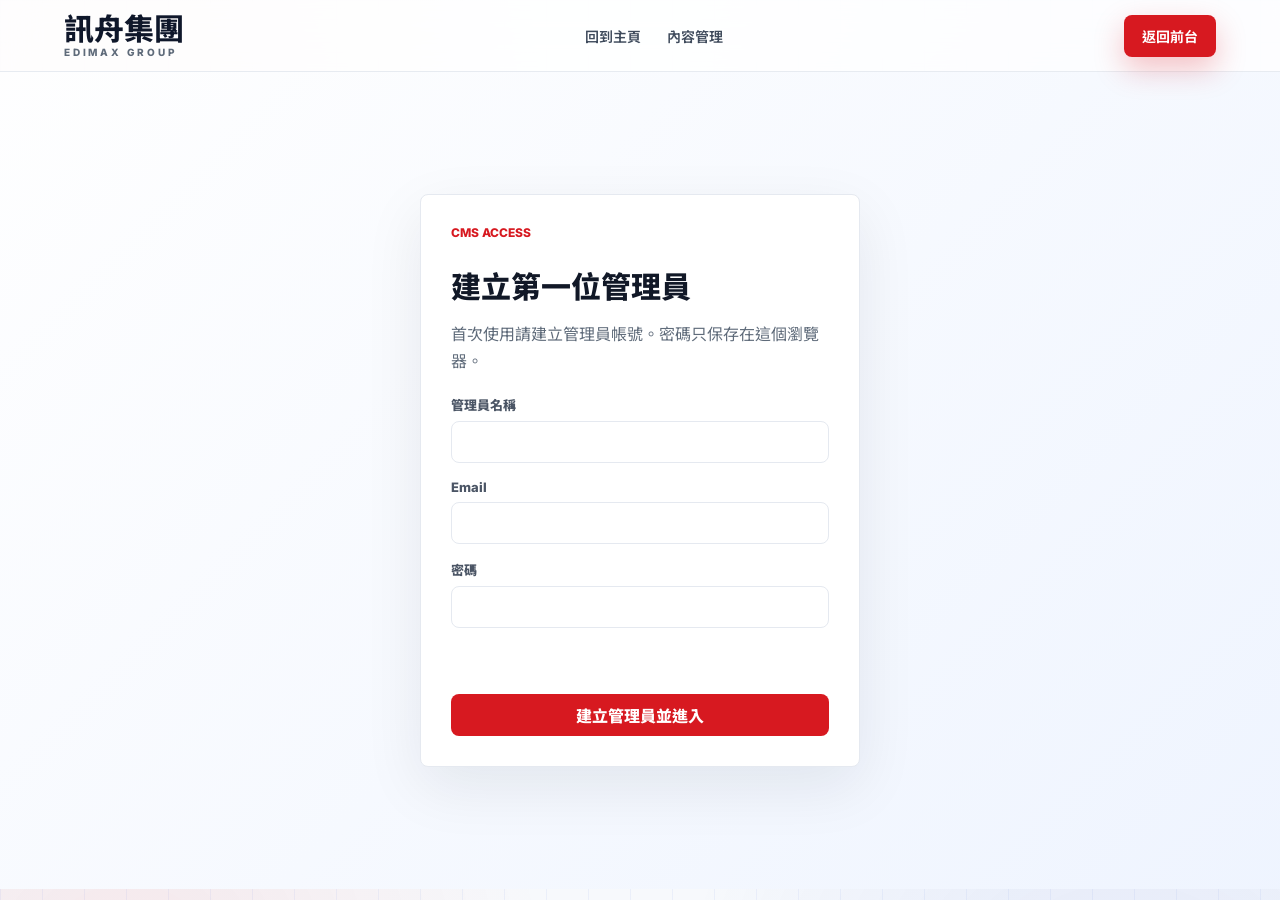
==== commit 32ea1a47: "Update GitHub Pages group site CMS prototype" ====
--- a/admin.html
+++ b/admin.html
@@ -58,7 +58,8 @@
         <div class="admin-shell">
           <aside class="admin-menu" aria-label="內容分類">
             <strong>CMS</strong>
-            <button class="active" type="button" data-collection="companies">公司資料</button>
+            <button class="active" type="button" data-collection="pageSettings">首頁設定</button>
+            <button type="button" data-collection="companies">公司資料</button>
             <button type="button" data-collection="solutions">解決方案</button>
             <button type="button" data-collection="cases">合作案例</button>
             <button type="button" data-collection="contacts">聯絡我們</button>
@@ -84,6 +85,10 @@
                     <span>標題</span>
                     <input id="titleInput" type="text" required />
                   </label>
+                  <label data-field="eyebrow">
+                    <span>眉標</span>
+                    <input id="eyebrowInput" type="text" />
+                  </label>
                   <label data-field="shortName">
                     <span>短名稱</span>
                     <input id="shortNameInput" type="text" />
@@ -105,6 +110,22 @@
                     <span>展示狀態</span>
                     <input id="displayStatusInput" type="text" />
                   </label>
+                  <label data-field="primaryCtaLabel">
+                    <span>主要按鈕文字</span>
+                    <input id="primaryCtaLabelInput" type="text" />
+                  </label>
+                  <label data-field="primaryCtaHref">
+                    <span>主要按鈕連結</span>
+                    <input id="primaryCtaHrefInput" type="text" />
+                  </label>
+                  <label data-field="secondaryCtaLabel">
+                    <span>次要按鈕文字</span>
+                    <input id="secondaryCtaLabelInput" type="text" />
+                  </label>
+                  <label data-field="secondaryCtaHref">
+                    <span>次要按鈕連結</span>
+                    <input id="secondaryCtaHrefInput" type="text" />
+                  </label>
                   <label data-field="email">
                     <span>Email</span>
                     <input id="emailInput" type="email" />
@@ -129,10 +150,26 @@
                     <span>標籤，用逗號分隔</span>
                     <input id="tagsInput" type="text" />
                   </label>
+                  <label class="wide" data-field="scenarios">
+                    <span>適用場景，用逗號分隔</span>
+                    <input id="scenariosInput" type="text" />
+                  </label>
+                  <label class="wide" data-field="capabilities">
+                    <span>能力組合，用逗號分隔</span>
+                    <input id="capabilitiesInput" type="text" />
+                  </label>
                   <label class="wide" data-field="participants">
                     <span>參與公司，用逗號分隔</span>
                     <input id="participantsInput" type="text" />
                   </label>
+                  <label class="wide" data-field="relatedCases">
+                    <span>關聯案例 ID，用逗號分隔</span>
+                    <input id="relatedCasesInput" type="text" />
+                  </label>
+                  <label class="wide" data-field="relatedSolutions">
+                    <span>關聯解決方案 ID，用逗號分隔</span>
+                    <input id="relatedSolutionsInput" type="text" />
+                  </label>
                   <label class="wide" data-field="image">
                     <span>底圖路徑</span>
                     <input id="imageInput" type="text" />
@@ -144,6 +181,46 @@
                   <label class="checkbox-line" data-field="featured">
                     <input id="featuredInput" type="checkbox" />
                     <span>設為主要案例</span>
+                  </label>
+                  <label class="checkbox-line" data-field="publicVisible">
+                    <input id="publicVisibleInput" type="checkbox" />
+                    <span>案例可公開顯示</span>
+                  </label>
+                  <label class="checkbox-line" data-field="anonymous">
+                    <input id="anonymousInput" type="checkbox" />
+                    <span>案例以匿名方式呈現</span>
+                  </label>
+                  <label data-field="companiesEyebrow">
+                    <span>集團成員眉標</span>
+                    <input id="companiesEyebrowInput" type="text" />
+                  </label>
+                  <label data-field="companiesTitle">
+                    <span>集團成員標題</span>
+                    <input id="companiesTitleInput" type="text" />
+                  </label>
+                  <label class="wide" data-field="companiesSummary">
+                    <span>集團成員說明</span>
+                    <textarea id="companiesSummaryInput" rows="3"></textarea>
+                  </label>
+                  <label data-field="solutionsEyebrow">
+                    <span>方案區眉標</span>
+                    <input id="solutionsEyebrowInput" type="text" />
+                  </label>
+                  <label data-field="solutionsTitle">
+                    <span>方案區標題</span>
+                    <input id="solutionsTitleInput" type="text" />
+                  </label>
+                  <label class="wide" data-field="solutionsSummary">
+                    <span>方案區說明</span>
+                    <textarea id="solutionsSummaryInput" rows="3"></textarea>
+                  </label>
+                  <label data-field="contactEyebrow">
+                    <span>聯絡區眉標</span>
+                    <input id="contactEyebrowInput" type="text" />
+                  </label>
+                  <label data-field="contactTitle">
+                    <span>聯絡區標題</span>
+                    <input id="contactTitleInput" type="text" />
                   </label>
                   <label class="checkbox-line">
                     <input id="publishedInput" type="checkbox" />
--- a/styles.css
+++ b/styles.css
@@ -18,6 +18,10 @@
   box-sizing: border-box;
 }
 
+[hidden] {
+  display: none !important;
+}
+
 html {
   scroll-behavior: smooth;
 }
@@ -257,6 +261,12 @@
   gap: 16px;
 }
 
+.matrix-block {
+  margin-top: 34px;
+  padding-top: 34px;
+  border-top: 1px solid var(--line);
+}
+
 .company-card,
 .solution-card,
 .case-card {
@@ -314,6 +324,11 @@
   font-weight: 700;
 }
 
+.tag-row.light span {
+  color: #ffffff;
+  background: rgba(255, 255, 255, 0.16);
+}
+
 .featured .tag-row span {
   color: #ffffff;
   background: rgba(255, 255, 255, 0.16);
@@ -321,8 +336,8 @@
 
 .solution-grid {
   display: grid;
-  grid-template-columns: repeat(4, minmax(0, 1fr));
-  gap: 16px;
+  grid-template-columns: repeat(2, minmax(0, 1fr));
+  gap: 18px;
   margin-top: 32px;
 }
 
@@ -330,7 +345,9 @@
   position: relative;
   isolation: isolate;
   overflow: hidden;
-  min-height: 300px;
+  display: grid;
+  align-content: space-between;
+  min-height: 520px;
   padding: 24px;
   color: #ffffff;
   background:
@@ -380,9 +397,8 @@
 }
 
 .solution-card h3 {
-  min-height: 58px;
   margin-bottom: 12px;
-  font-size: 21px;
+  font-size: 25px;
   line-height: 1.35;
 }
 
@@ -391,13 +407,70 @@
   line-height: 1.75;
 }
 
+.solution-card-main {
+  max-width: 680px;
+}
+
+.solution-detail {
+  display: grid;
+  gap: 18px;
+  margin-top: 30px;
+}
+
+.solution-detail strong,
+.related-cases > strong {
+  display: block;
+  margin-bottom: 10px;
+  color: rgba(255, 255, 255, 0.92);
+  font-size: 13px;
+}
+
 .participants {
-  margin-top: 20px;
+  margin-top: 0;
   padding-top: 16px;
   border-top: 1px solid rgba(255, 255, 255, 0.22);
   color: #ffffff;
   font-size: 13px;
   font-weight: 800;
+}
+
+.related-cases {
+  display: grid;
+  gap: 10px;
+}
+
+.related-cases.empty {
+  padding: 12px 0 0;
+  border-top: 1px solid rgba(255, 255, 255, 0.18);
+  color: rgba(255, 255, 255, 0.72);
+  font-size: 13px;
+  font-weight: 700;
+}
+
+.related-case {
+  display: grid;
+  gap: 5px;
+  padding: 14px;
+  border: 1px solid rgba(255, 255, 255, 0.18);
+  border-radius: 8px;
+  background: rgba(255, 255, 255, 0.1);
+  backdrop-filter: blur(10px);
+}
+
+.related-case span {
+  color: rgba(255, 255, 255, 0.72);
+  font-size: 12px;
+  font-weight: 800;
+}
+
+.related-case b {
+  color: #ffffff;
+  font-size: 15px;
+}
+
+.related-case small {
+  color: rgba(255, 255, 255, 0.78);
+  line-height: 1.6;
 }
 
 .case-layout {
@@ -495,11 +568,11 @@
 .company-links > span {
   display: flex;
   flex-direction: column;
-  align-items: center;
-  justify-content: center;
+  align-items: flex-start;
+  justify-content: space-between;
   gap: 12px;
-  min-height: 132px;
-  padding: 18px 12px;
+  min-height: 210px;
+  padding: 20px;
   border: 1px solid var(--line);
   border-radius: 8px;
   background: #ffffff;
@@ -514,8 +587,14 @@
 .company-links small {
   color: var(--muted);
   font-size: 13px;
-  font-weight: 700;
-  text-align: center;
+  font-weight: 800;
+}
+
+.company-links a > span,
+.company-links > span > span {
+  color: var(--muted);
+  font-size: 14px;
+  line-height: 1.7;
 }
 
 .brand-wordmark {
@@ -523,6 +602,72 @@
   font-size: 24px;
   font-weight: 800;
   line-height: 1;
+}
+
+.auth-section {
+  display: grid;
+  min-height: calc(100vh - 83px);
+  place-items: center;
+  padding: 48px 20px;
+  background:
+    linear-gradient(135deg, rgba(255, 255, 255, 0.9), rgba(238, 244, 255, 0.9)),
+    var(--soft);
+}
+
+.auth-card {
+  display: grid;
+  gap: 16px;
+  width: min(100%, 440px);
+  padding: 30px;
+  border: 1px solid var(--line);
+  border-radius: 8px;
+  background: #ffffff;
+  box-shadow: var(--shadow);
+}
+
+.auth-card h1 {
+  margin-bottom: 0;
+  font-size: 30px;
+}
+
+.auth-card p {
+  margin-bottom: 4px;
+  color: var(--muted);
+  line-height: 1.7;
+}
+
+.auth-card label,
+.account-form label {
+  display: grid;
+  gap: 7px;
+  color: #4b5565;
+  font-size: 13px;
+  font-weight: 800;
+}
+
+.auth-card input,
+.account-form input,
+.account-form select {
+  width: 100%;
+  min-height: 42px;
+  padding: 9px 11px;
+  border: 1px solid var(--line);
+  border-radius: 8px;
+  color: var(--ink);
+  background: #ffffff;
+  font: inherit;
+}
+
+.auth-card button,
+.account-form button {
+  min-height: 42px;
+  border: 0;
+  border-radius: 8px;
+  color: #ffffff;
+  background: var(--brand-red);
+  font: inherit;
+  font-weight: 800;
+  cursor: pointer;
 }
 
 .admin-section {
@@ -598,6 +743,20 @@
   font-size: 14px;
 }
 
+.admin-account-actions {
+  display: flex;
+  flex-wrap: wrap;
+  gap: 8px;
+  align-items: center;
+  justify-content: flex-end;
+}
+
+.admin-account-actions #currentUserLabel {
+  margin: 0 6px 0 0;
+  font-size: 12px;
+  font-weight: 700;
+}
+
 .admin-topbar button,
 .form-actions button,
 .row-actions button {
@@ -704,7 +863,8 @@
 }
 
 .form-actions .ghost-button,
-.row-actions button {
+.row-actions button,
+.admin-account-actions .ghost-button {
   color: var(--deep);
   border: 1px solid var(--line);
   background: #ffffff;
@@ -801,6 +961,100 @@
   color: var(--muted);
   background: #ffffff;
   font-weight: 700;
+}
+
+.account-dialog {
+  width: min(760px, calc(100% - 32px));
+  max-height: calc(100vh - 48px);
+  padding: 24px;
+  border: 1px solid var(--line);
+  border-radius: 8px;
+  color: var(--ink);
+  background: #ffffff;
+  box-shadow: 0 28px 80px rgba(17, 24, 39, 0.22);
+}
+
+.account-dialog::backdrop {
+  background: rgba(17, 24, 39, 0.46);
+}
+
+.dialog-heading {
+  display: flex;
+  justify-content: space-between;
+  gap: 20px;
+  align-items: start;
+  margin-bottom: 20px;
+}
+
+.dialog-heading h2 {
+  margin-bottom: 0;
+}
+
+.icon-button {
+  width: 38px;
+  height: 38px;
+  border: 1px solid var(--line);
+  border-radius: 8px;
+  color: var(--deep);
+  background: #ffffff;
+  font-size: 22px;
+  cursor: pointer;
+}
+
+.account-form {
+  display: grid;
+  grid-template-columns: repeat(2, minmax(0, 1fr));
+  gap: 14px;
+  padding-bottom: 20px;
+  border-bottom: 1px solid var(--line);
+}
+
+.account-form .form-message,
+.account-form button {
+  grid-column: 1 / -1;
+}
+
+.account-rows {
+  display: grid;
+  gap: 10px;
+  margin-top: 20px;
+}
+
+.account-row {
+  display: grid;
+  grid-template-columns: 1fr auto auto;
+  gap: 14px;
+  align-items: center;
+  padding: 14px;
+  border: 1px solid var(--line);
+  border-radius: 8px;
+}
+
+.account-row strong,
+.account-row small {
+  display: block;
+}
+
+.account-row small {
+  margin-top: 5px;
+  color: var(--muted);
+}
+
+.account-row button {
+  min-height: 36px;
+  padding: 0 12px;
+  border: 1px solid var(--line);
+  border-radius: 8px;
+  color: var(--deep);
+  background: #ffffff;
+  font: inherit;
+  font-weight: 700;
+  cursor: pointer;
+}
+
+.account-row button:disabled {
+  cursor: not-allowed;
+  opacity: 0.45;
 }
 
 .contact-band {
@@ -827,6 +1081,34 @@
   color: var(--brand-red);
 }
 
+.contact-links {
+  display: grid;
+  gap: 10px;
+  width: min(100%, 360px);
+}
+
+.contact-email {
+  display: grid;
+  gap: 4px;
+  padding: 14px 16px;
+  border: 1px solid rgba(215, 25, 32, 0.2);
+  border-radius: 8px;
+  color: var(--deep);
+  background: #ffffff;
+  box-shadow: 0 12px 30px rgba(17, 24, 39, 0.06);
+}
+
+.contact-email strong {
+  font-size: 14px;
+}
+
+.contact-email span {
+  color: var(--brand-red);
+  font-size: 13px;
+  font-weight: 700;
+  overflow-wrap: anywhere;
+}
+
 @media (max-width: 1100px) {
   .site-header {
     grid-template-columns: 1fr auto;
@@ -922,8 +1204,19 @@
   }
 
   .admin-workspace,
-  .form-grid {
+  .form-grid,
+  .account-form,
+  .account-row {
     grid-template-columns: 1fr;
+  }
+
+  .admin-topbar {
+    align-items: stretch;
+    flex-direction: column;
+  }
+
+  .admin-account-actions {
+    justify-content: flex-start;
   }
 
   .admin-menu button {
@@ -938,4 +1231,8 @@
     display: grid;
     padding: 44px 16px;
   }
-}
+
+  .contact-links {
+    width: 100%;
+  }
+}
